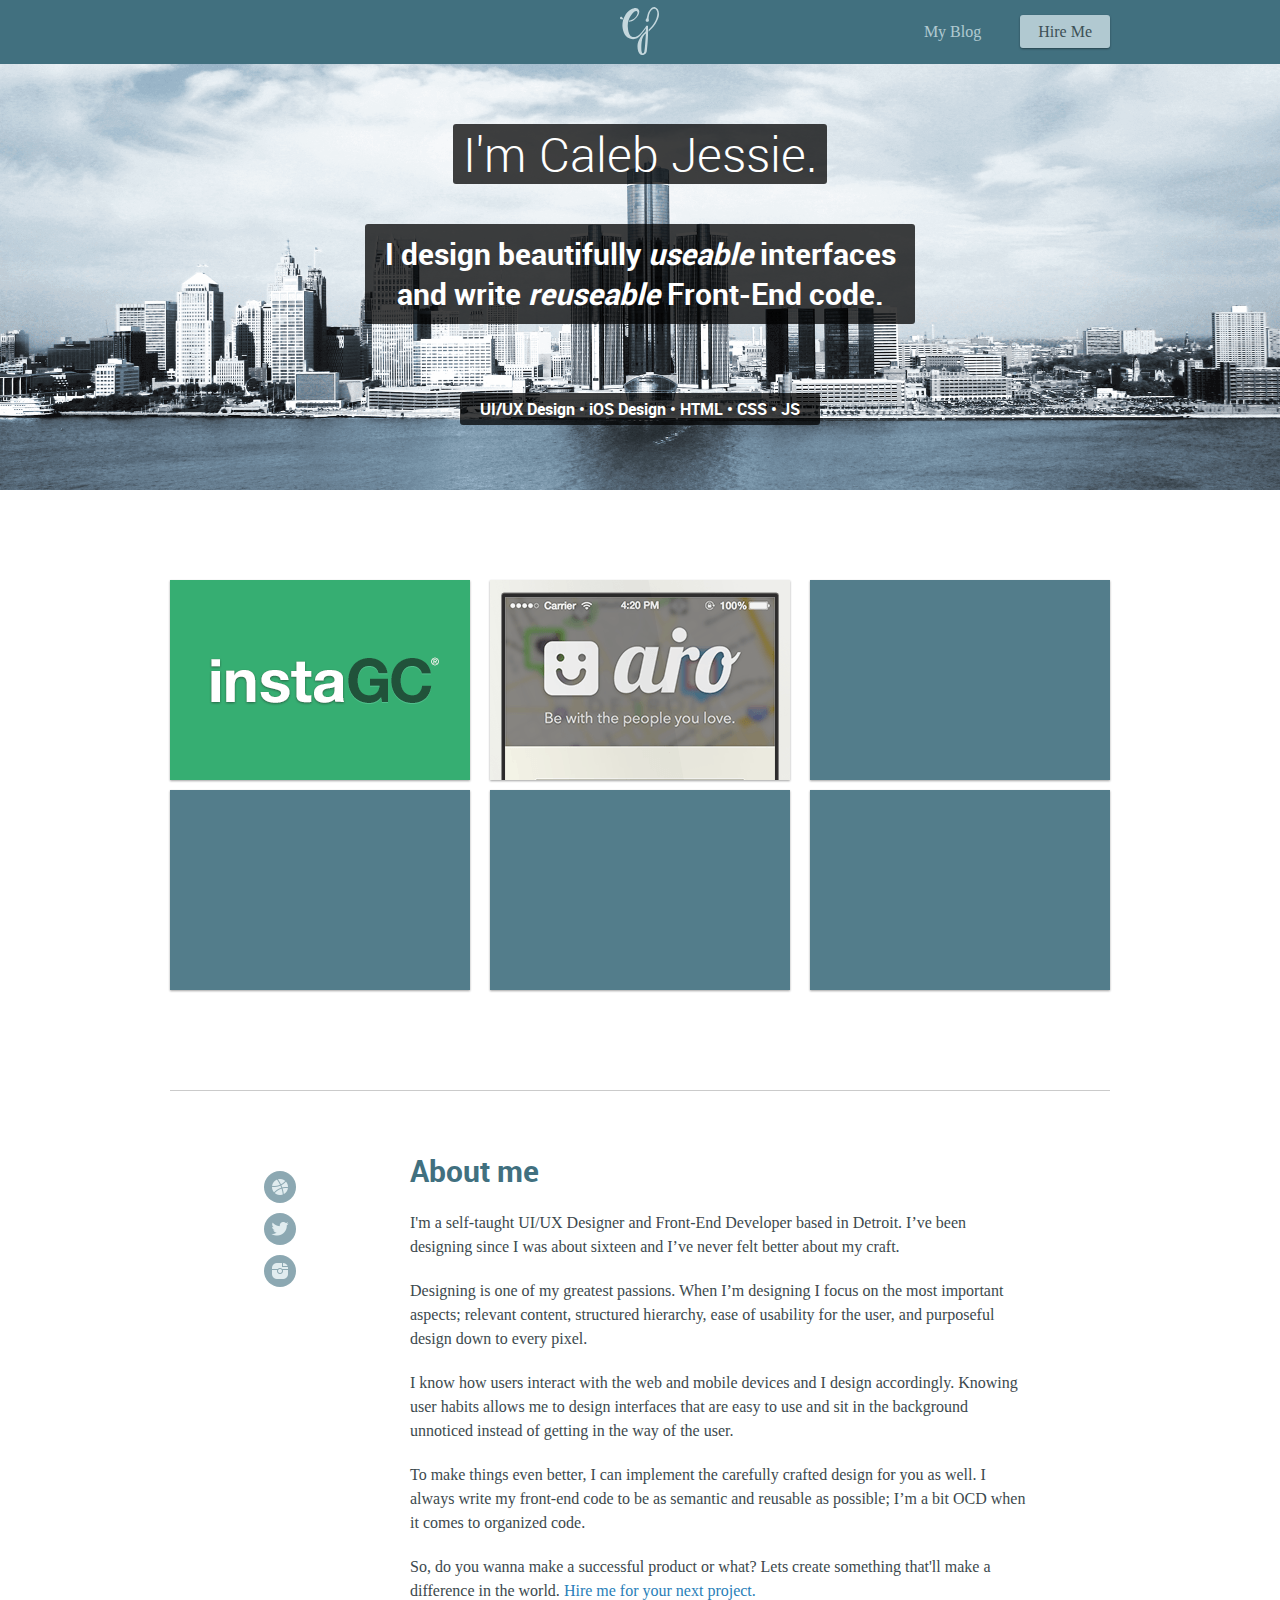
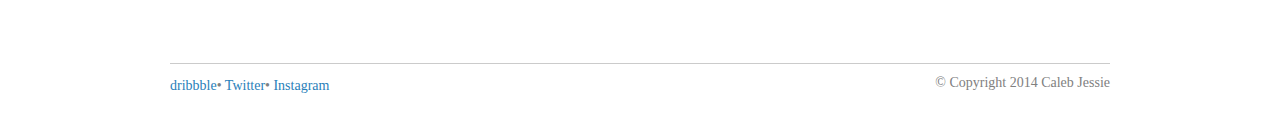
==== index.html @ 3519adc7 "Move views to root to improve directories in url. Add links in html for projects and logo" ====
<!DOCTYPE html>
<html>
<head>
	<title>Caleb Jessie</title>
	<meta http-equiv="X-UA-Compatible" content="IE=edge">
	<meta charset="UTF-8">
	<link rel="stylesheet" href="css/main.css">
</head>
<body>
	<div class="header-wrapper">
		<header>
			<div class="logo"><a href="calebjessie.github.io"></a></div>
			<nav>
				<a href="#" class="blog">My Blog</a>
				<a href="mailto:cjjessie793@gmail.com" class="header-button">Hire Me</a>
			</nav>
		</header>
	</div>
	<div class="greeting-wrapper">
		<div class="greeting">
			<h1>I'm Caleb Jessie.</h1>
			<h2>
				I design beautifully <span>useable</span> interfaces
				and write <span>reuseable</span> Front-End code.
			</h2>
			<h3>UI/UX Design • iOS Design • HTML • CSS • JS</h3>
		</div>
		<img class="detroit-skyline" src="img/skyline-dope.png" alt="Detroit Skyline">
	</div>
	<main>
		<section class="work">
			<a class="project" href="calebjessie.github.io/instagc"><img src="img/work/instaGC/instaGC.png" alt="instaGC"></a>
			<a class="project" href="calebjessie.github.io/airo"><img src="img/work/airo/airo.png" alt="airo"></a>
			<a class="project" href="#"></a>
			<a class="project" href="#"></a>
			<a class="project" href="#"></a>
			<a class="project" href="#"></a>
		</section>
		<section class="about">
			<div class="copy">
				<h2>About me</h2>
				<p>I'm a self-taught UI/UX Designer and Front-End Developer based in Detroit. I’ve been designing since I was about sixteen and I’ve never felt better about my craft.</p>
				<p>Designing is one of my greatest passions. When I’m designing I focus on the most important aspects; relevant content, structured hierarchy, ease of usability for the user, and purposeful design down to every pixel.</p>
				<p>I know how users interact with the web and mobile devices and I design accordingly. Knowing user habits allows me to design interfaces that are easy to use and sit in the background unnoticed instead of getting in the way of the user.</p>
				<p>To make things even better, I can implement the carefully crafted design for you as well. I always write my front-end code to be as semantic and reusable as possible; I’m a bit OCD when it comes to organized code.</p>
				<p>So, do you wanna make a successful product or what? Lets create something that'll make a difference in the world. <a class="link-hover" href="mailto:cjjessie793@gmail.com">Hire me for your next project.</a></p>
			</div>
			<aside class="social">
				<a target="_blank" href="http://www.dribbble.com/calebjessie"><div class="dribbble"></div></a>
				<a target="_blank" href="http://www.twitter.com/calebjessie"><div class="twitter"></div></a>
				<a target="_blank" href="http://www.instagram.com/calebjessie"><div class="instagram"></div></a>
			</aside>
		</section>
		<footer>
			<span>
				<a class="link-hover" target="_blank" href="http://www.dribbble.com/calebjessie">dribbble</a>•
				<a class="link-hover" target="_blank" href="http://www.twitter.com/calebjessie">Twitter</a>•
				<a class="link-hover" target="_blank" href="http://www.instagram.com/calebjessie">Instagram</a>
			</span>
			<aside class="copyright">
				© Copyright 2014 Caleb Jessie
			</aside>
		</footer>
	</main>
</body>
</html>
---- css/main.css ----
/* line 5, ../../../../../../../Library/Ruby/Gems/2.0.0/gems/compass-core-1.0.1/stylesheets/compass/reset/_utilities.scss */
html, body, div, span, applet, object, iframe,
h1, h2, h3, h4, h5, h6, p, blockquote, pre,
a, abbr, acronym, address, big, cite, code,
del, dfn, em, img, ins, kbd, q, s, samp,
small, strike, strong, sub, sup, tt, var,
b, u, i, center,
dl, dt, dd, ol, ul, li,
fieldset, form, label, legend,
table, caption, tbody, tfoot, thead, tr, th, td,
article, aside, canvas, details, embed,
figure, figcaption, footer, header, hgroup,
menu, nav, output, ruby, section, summary,
time, mark, audio, video {
  margin: 0;
  padding: 0;
  border: 0;
  font: inherit;
  font-size: 100%;
  vertical-align: baseline;
}

/* line 22, ../../../../../../../Library/Ruby/Gems/2.0.0/gems/compass-core-1.0.1/stylesheets/compass/reset/_utilities.scss */
html {
  line-height: 1;
}

/* line 24, ../../../../../../../Library/Ruby/Gems/2.0.0/gems/compass-core-1.0.1/stylesheets/compass/reset/_utilities.scss */
ol, ul {
  list-style: none;
}

/* line 26, ../../../../../../../Library/Ruby/Gems/2.0.0/gems/compass-core-1.0.1/stylesheets/compass/reset/_utilities.scss */
table {
  border-collapse: collapse;
  border-spacing: 0;
}

/* line 28, ../../../../../../../Library/Ruby/Gems/2.0.0/gems/compass-core-1.0.1/stylesheets/compass/reset/_utilities.scss */
caption, th, td {
  text-align: left;
  font-weight: normal;
  vertical-align: middle;
}

/* line 30, ../../../../../../../Library/Ruby/Gems/2.0.0/gems/compass-core-1.0.1/stylesheets/compass/reset/_utilities.scss */
q, blockquote {
  quotes: none;
}
/* line 103, ../../../../../../../Library/Ruby/Gems/2.0.0/gems/compass-core-1.0.1/stylesheets/compass/reset/_utilities.scss */
q:before, q:after, blockquote:before, blockquote:after {
  content: "";
  content: none;
}

/* line 32, ../../../../../../../Library/Ruby/Gems/2.0.0/gems/compass-core-1.0.1/stylesheets/compass/reset/_utilities.scss */
a img {
  border: none;
}

/* line 116, ../../../../../../../Library/Ruby/Gems/2.0.0/gems/compass-core-1.0.1/stylesheets/compass/reset/_utilities.scss */
article, aside, details, figcaption, figure, footer, header, hgroup, main, menu, nav, section, summary {
  display: block;
}

@font-face {
  font-family: 'Open Sans Regular';
  src: url([data-uri]) format("woff");
  font-weight: normal;
  font-style: normal;
}
@font-face {
  font-family: 'Roboto Light';
  src: url([data-uri]) format("woff");
  font-weight: normal;
  font-style: normal;
}
@font-face {
  font-family: 'Roboto Bold';
  src: url([data-uri]) format("woff");
  font-weight: normal;
  font-style: normal;
}
/* line 106, ../../../../../../../Library/Ruby/Gems/2.0.0/gems/compass-core-1.0.1/stylesheets/compass/typography/_vertical_rhythm.scss */
html {
  font-size: 100%;
  line-height: 1.5em;
}

/* line 33, ../sass/partials/_global.scss */
body {
  font-family: "Open Sans Regular" sans-serif;
  color: #3c494d;
}

/* line 38, ../sass/partials/_global.scss */
h1, h2, h3 {
  color: #41707f;
}

/* line 41, ../sass/partials/_global.scss */
h1 {
  font-size: 3em;
  line-height: 1.25em;
  font-family: "Roboto Light";
}

/* line 45, ../sass/partials/_global.scss */
h2 {
  font-size: 1.875em;
  line-height: 1.33333em;
  font-family: "Roboto Bold";
}

/* line 49, ../sass/partials/_global.scss */
h3 {
  font-family: "Roboto Bold";
}

/* line 53, ../sass/partials/_global.scss */
a {
  -moz-transition: color 0.5s ease;
  -o-transition: color 0.5s ease;
  -webkit-transition: color 0.5s ease;
  transition: color 0.5s ease;
  text-decoration: none;
  color: #2980b9;
}
/* line 59, ../sass/partials/_global.scss */
a:hover {
  color: #fff;
}

/* line 63, ../sass/partials/_global.scss */
.link-hover {
  -moz-transition: background 0.5s ease;
  -o-transition: background 0.5s ease;
  -webkit-transition: background 0.5s ease;
  transition: background 0.5s ease;
}
/* line 66, ../sass/partials/_global.scss */
.link-hover:hover {
  background: #2980b9;
}

/* line 72, ../sass/partials/_global.scss */
.button, .header-wrapper header nav .header-button {
  -moz-border-radius: 3px;
  -webkit-border-radius: 3px;
  border-radius: 3px;
  -moz-box-shadow: 0px 1px 2px rgba(0, 0, 0, 0.5);
  -webkit-box-shadow: 0px 1px 2px rgba(0, 0, 0, 0.5);
  box-shadow: 0px 1px 2px rgba(0, 0, 0, 0.5);
  -moz-transition: opacity 0.5s ease;
  -o-transition: opacity 0.5s ease;
  -webkit-transition: opacity 0.5s ease;
  transition: opacity 0.5s ease;
  font-size: 1rem;
  padding: 8px 18px;
  margin-top: 15px;
  line-height: 20px;
  opacity: .8;
}
/* line 82, ../sass/partials/_global.scss */
.button:hover, .header-wrapper header nav .header-button:hover {
  opacity: 1;
}

/* line 3, ../sass/main.scss */
.header-wrapper {
  height: 64px;
  background: #41707f;
}
/* line 7, ../sass/main.scss */
.header-wrapper header {
  width: 300px;
  margin-left: auto;
  margin-right: auto;
}
/* line 12, ../../../../../../../Library/Ruby/Gems/2.0.0/gems/susy-2.1.3/sass/susy/output/support/_clearfix.scss */
.header-wrapper header:after {
  content: " ";
  display: block;
  clear: both;
}
@media (min-width: 640px) {
  /* line 7, ../sass/main.scss */
  .header-wrapper header {
    width: 620.0px;
    margin-left: auto;
    margin-right: auto;
  }
  /* line 12, ../../../../../../../Library/Ruby/Gems/2.0.0/gems/susy-2.1.3/sass/susy/output/support/_clearfix.scss */
  .header-wrapper header:after {
    content: " ";
    display: block;
    clear: both;
  }
}
@media (min-width: 960px) {
  /* line 7, ../sass/main.scss */
  .header-wrapper header {
    width: 940px;
    margin-left: auto;
    margin-right: auto;
  }
  /* line 12, ../../../../../../../Library/Ruby/Gems/2.0.0/gems/susy-2.1.3/sass/susy/output/support/_clearfix.scss */
  .header-wrapper header:after {
    content: " ";
    display: block;
    clear: both;
  }
}
/* line 16, ../sass/main.scss */
.header-wrapper header nav {
  float: right;
  margin-top: 1.25em;
}
/* line 20, ../sass/main.scss */
.header-wrapper header nav .blog {
  -moz-transition: opacity 0.5s ease;
  -o-transition: opacity 0.5s ease;
  -webkit-transition: opacity 0.5s ease;
  transition: opacity 0.5s ease;
  color: #cee0e6;
  margin: 17px 30px;
  padding: 5px;
  opacity: .8;
}
@media (max-width: 640px) {
  /* line 20, ../sass/main.scss */
  .header-wrapper header nav .blog {
    display: none;
  }
}
/* line 30, ../sass/main.scss */
.header-wrapper header nav .blog:hover {
  opacity: 1;
}
/* line 34, ../sass/main.scss */
.header-wrapper header nav .header-button {
  background: #cee0e6;
  color: #3c494d;
  margin-top: 1.25em;
}

/* line 43, ../sass/main.scss */
.logo {
  -moz-transition: opacity 0.5s ease;
  -o-transition: opacity 0.5s ease;
  -webkit-transition: opacity 0.5s ease;
  transition: opacity 0.5s ease;
  display: inline-block;
  width: 39px;
  height: 49px;
  position: absolute;
  left: 50%;
  margin: 7px 0 0 -20px;
  background: url([data-uri]) no-repeat center center;
  opacity: 0.9;
  cursor: pointer;
}
/* line 55, ../sass/main.scss */
.logo:hover {
  opacity: 1;
}
/* line 58, ../sass/main.scss */
.logo a {
  padding: 25px 20px;
}

/* line 64, ../sass/main.scss */
.greeting {
  max-width: 550px;
  margin: 0 auto;
  text-align: center;
  color: #fff;
  padding: 1.25em 0;
}
/* line 71, ../sass/main.scss */
.greeting h1, .greeting h2, .greeting h3 {
  -moz-border-radius: 3px;
  -webkit-border-radius: 3px;
  border-radius: 3px;
  background: rgba(0, 0, 0, 0.75);
  display: inline-block;
  color: #fff;
}
/* line 77, ../sass/main.scss */
.greeting h1 {
  margin: 0.83333em 0 0.41667em;
  padding: 0 0.20833em;
}
/* line 81, ../sass/main.scss */
.greeting h2 {
  margin-top: 0.66667em;
  padding: 0.33333em 0;
}
/* line 84, ../sass/main.scss */
.greeting h2 span {
  font-style: italic;
}
/* line 86, ../sass/main.scss */
.greeting h3 {
  margin: 4.28571em 0 2.85714em;
  padding: 0.25em 1.25em;
}

/* line 92, ../sass/main.scss */
.greeting-wrapper {
  position: relative;
  overflow: hidden;
}

/* line 96, ../sass/main.scss */
.detroit-skyline {
  position: absolute;
  top: -100px;
  left: 0;
  z-index: -1;
  width: 100%;
  min-width: 880px;
  height: auto;
}

/* line 106, ../sass/main.scss */
main {
  width: 300px;
  margin-left: auto;
  margin-right: auto;
}
/* line 12, ../../../../../../../Library/Ruby/Gems/2.0.0/gems/susy-2.1.3/sass/susy/output/support/_clearfix.scss */
main:after {
  content: " ";
  display: block;
  clear: both;
}
@media (min-width: 640px) {
  /* line 106, ../sass/main.scss */
  main {
    width: 620.0px;
    margin-left: auto;
    margin-right: auto;
  }
  /* line 12, ../../../../../../../Library/Ruby/Gems/2.0.0/gems/susy-2.1.3/sass/susy/output/support/_clearfix.scss */
  main:after {
    content: " ";
    display: block;
    clear: both;
  }
}
@media (min-width: 960px) {
  /* line 106, ../sass/main.scss */
  main {
    width: 940px;
    margin-left: auto;
    margin-right: auto;
  }
  /* line 12, ../../../../../../../Library/Ruby/Gems/2.0.0/gems/susy-2.1.3/sass/susy/output/support/_clearfix.scss */
  main:after {
    content: " ";
    display: block;
    clear: both;
  }
}

/* line 117, ../sass/main.scss */
.work {
  padding: 5em 0;
}
@media (min-width: 640px) {
  /* line 117, ../sass/main.scss */
  .work {
    width: 620.0px;
    float: left;
    margin-right: 20px;
  }
}
@media (min-width: 960px) {
  /* line 117, ../sass/main.scss */
  .work {
    width: 940px;
    float: left;
    margin-right: 20px;
  }
}

/* line 126, ../sass/main.scss */
.project {
  -moz-transition: opacity 0.5s ease;
  -o-transition: opacity 0.5s ease;
  -webkit-transition: opacity 0.5s ease;
  transition: opacity 0.5s ease;
  -moz-box-shadow: 0px 1px 2px rgba(0, 0, 0, 0.4);
  -webkit-box-shadow: 0px 1px 2px rgba(0, 0, 0, 0.4);
  box-shadow: 0px 1px 2px rgba(0, 0, 0, 0.4);
  -moz-box-sizing: border-box;
  -webkit-box-sizing: border-box;
  box-sizing: border-box;
  background: #41707f;
  opacity: 0.9;
  margin-top: 0.625em;
  display: block;
  width: 300px;
  height: 200px;
}
@media (max-width: 640px) {
  /* line 126, ../sass/main.scss */
  .project {
    margin-left: auto;
    margin-right: auto;
  }
}
@media (min-width: 640px) {
  /* line 126, ../sass/main.scss */
  .project {
    width: 300px;
    float: left;
  }
  /* line 66, ../../../../../../../Library/Ruby/Gems/2.0.0/gems/susy-2.1.3/sass/susy/language/susy/_gallery.scss */
  .project:nth-child(2n + 1) {
    margin-left: 0;
    margin-right: -100%;
    clear: both;
    margin-left: 0;
  }
  /* line 66, ../../../../../../../Library/Ruby/Gems/2.0.0/gems/susy-2.1.3/sass/susy/language/susy/_gallery.scss */
  .project:nth-child(2n + 2) {
    margin-left: 320px;
    margin-right: -100%;
    clear: none;
  }
}
@media (min-width: 960px) {
  /* line 126, ../sass/main.scss */
  .project {
    width: 300px;
    float: left;
  }
  /* line 66, ../../../../../../../Library/Ruby/Gems/2.0.0/gems/susy-2.1.3/sass/susy/language/susy/_gallery.scss */
  .project:nth-child(3n + 1) {
    margin-left: 0;
    margin-right: -100%;
    clear: both;
    margin-left: 0;
  }
  /* line 66, ../../../../../../../Library/Ruby/Gems/2.0.0/gems/susy-2.1.3/sass/susy/language/susy/_gallery.scss */
  .project:nth-child(3n + 2) {
    margin-left: 320px;
    margin-right: -100%;
    clear: none;
  }
  /* line 66, ../../../../../../../Library/Ruby/Gems/2.0.0/gems/susy-2.1.3/sass/susy/language/susy/_gallery.scss */
  .project:nth-child(3n + 3) {
    margin-left: 640px;
    margin-right: -100%;
    clear: none;
  }
}
/* line 147, ../sass/main.scss */
.project:hover {
  opacity: 1;
}

/* line 153, ../sass/main.scss */
.about {
  border-top-width: 0.0625em;
  border-top-style: solid;
  padding-top: 0.5625em;
  border-color: #cbcbcb;
  margin-top: 1.25em;
  padding-top: 3.75em;
}
@media (min-width: 640px) {
  /* line 153, ../sass/main.scss */
  .about {
    width: 620.0px;
    float: left;
    margin-right: 20px;
  }
}
@media (min-width: 960px) {
  /* line 153, ../sass/main.scss */
  .about {
    width: 940px;
    float: left;
    margin-right: 20px;
  }
}

@media (min-width: 960px) {
  /* line 165, ../sass/main.scss */
  .copy {
    width: 620.0px;
    float: left;
    margin-left: 240px;
    margin-right: -100%;
  }
}
/* line 169, ../sass/main.scss */
.copy p {
  margin-top: 1.25em;
}

/* line 173, ../sass/main.scss */
.social {
  margin-top: 0.625em;
  width: 140px;
  height: 280px;
}
@media (min-width: 960px) {
  /* line 173, ../sass/main.scss */
  .social {
    width: 220px;
    float: left;
    margin-right: 20px;
  }
}
@media (max-width: 960px) {
  /* line 173, ../sass/main.scss */
  .social {
    display: none;
  }
}

/* line 184, ../sass/main.scss */
.social-icons, .instagram, .dribbble, .twitter {
  -moz-border-radius: 16px;
  -webkit-border-radius: 16px;
  border-radius: 16px;
  -moz-transition: opacity 0.5s ease;
  -o-transition: opacity 0.5s ease;
  -webkit-transition: opacity 0.5s ease;
  transition: opacity 0.5s ease;
  width: 32px;
  height: 32px;
  background: url(../img/social-icons.png) #41707f;
  background-size: 96px 32px;
  margin: 0.625em auto;
  opacity: .6;
  cursor: pointer;
}
/* line 195, ../sass/main.scss */
.social-icons:hover, .instagram:hover, .dribbble:hover, .twitter:hover {
  opacity: 1;
}

/* line 202, ../sass/main.scss */
.dribbble {
  background-position: -32px 0;
}

/* line 205, ../sass/main.scss */
.twitter {
  background-position: -64px 0;
}

/* line 210, ../sass/main.scss */
footer {
  border-top-width: 0.0625em;
  border-top-style: solid;
  padding-top: 0.5625em;
  border-color: #cbcbcb;
  margin: 3.75em 0 1.25em;
}
@media (min-width: 640px) {
  /* line 210, ../sass/main.scss */
  footer {
    width: 620.0px;
    float: left;
    margin-right: 20px;
  }
}
@media (min-width: 960px) {
  /* line 210, ../sass/main.scss */
  footer {
    width: 940px;
    float: left;
    margin-right: 20px;
  }
  /* line 216, ../sass/main.scss */
  footer .copyright {
    float: right;
  }
}
@media (max-width: 960px) {
  /* line 210, ../sass/main.scss */
  footer {
    text-align: center;
  }
}
/* line 227, ../sass/main.scss */
footer span, footer .copyright {
  font-size: 0.875em;
  line-height: 1.42857em;
  color: #808080;
}
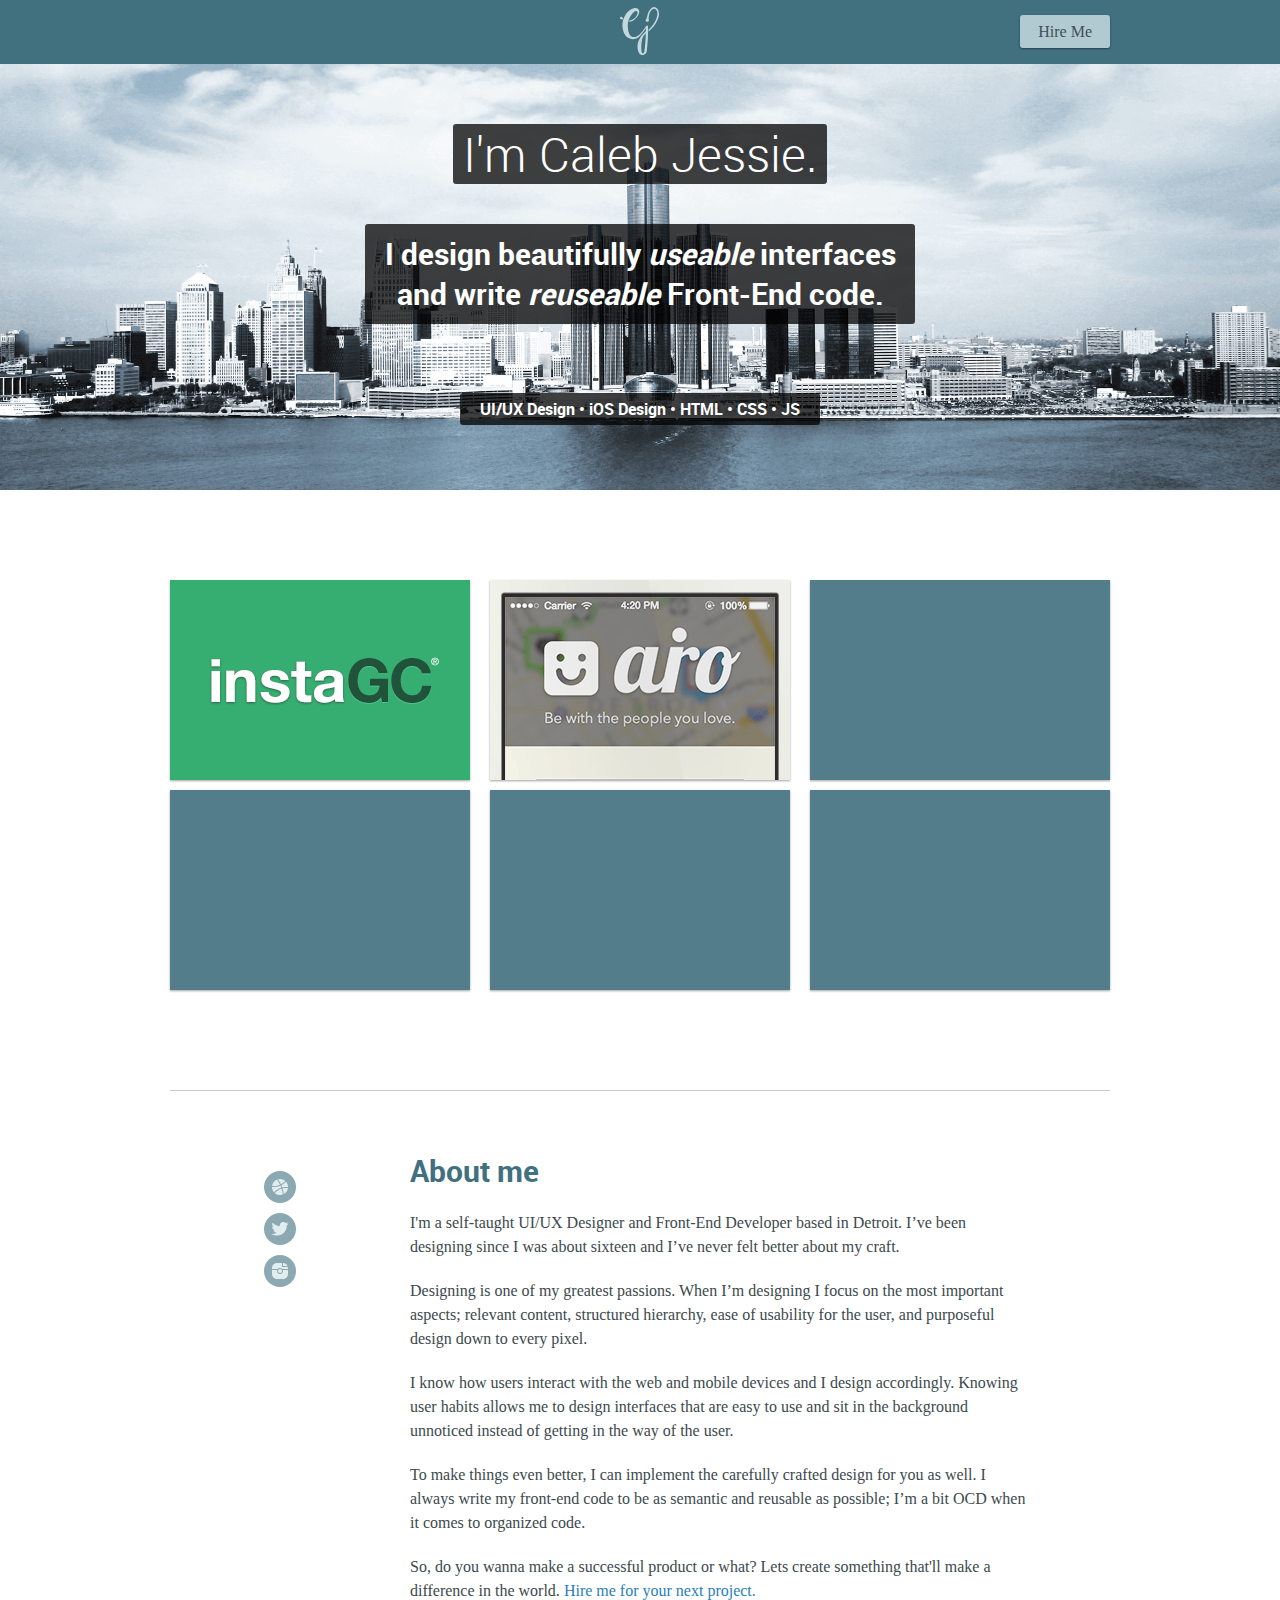
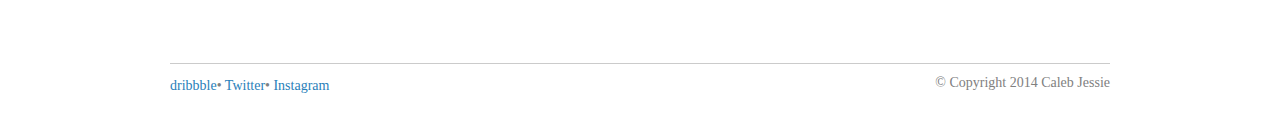
==== commit c06e07ec: "Add viewport meta tag and other stuff I forgot" ====
--- a/index.html
+++ b/index.html
@@ -3,13 +3,14 @@
 <head>
 	<title>Caleb Jessie</title>
 	<meta http-equiv="X-UA-Compatible" content="IE=edge">
+	<meta name="viewport" content="width=device-width, initial-scale=1.0">
 	<meta charset="UTF-8">
-	<link rel="stylesheet" href="css/main.css">
+	<link rel="stylesheet" href="css/main.css" media="screen">
 </head>
 <body>
 	<div class="header-wrapper">
 		<header>
-			<div class="logo"><a href="calebjessie.github.io"></a></div>
+			<div class="logo"><a href="/"></a></div>
 			<nav>
 				<a href="#" class="blog">My Blog</a>
 				<a href="mailto:cjjessie793@gmail.com" class="header-button">Hire Me</a>
@@ -29,8 +30,8 @@
 	</div>
 	<main>
 		<section class="work">
-			<a class="project" href="calebjessie.github.io/instagc"><img src="img/work/instaGC/instaGC.png" alt="instaGC"></a>
-			<a class="project" href="calebjessie.github.io/airo"><img src="img/work/airo/airo.png" alt="airo"></a>
+			<a class="project" href="/instagc"><img src="img/work/instaGC/instaGC.png" alt="instaGC"></a>
+			<a class="project" href="/airo"><img src="img/work/airo/airo.png" alt="airo"></a>
 			<a class="project" href="#"></a>
 			<a class="project" href="#"></a>
 			<a class="project" href="#"></a>
--- a/css/main.css
+++ b/css/main.css
@@ -87,37 +87,40 @@
   line-height: 1.5em;
 }
 
-/* line 33, ../sass/partials/_global.scss */
+@-ms-viewport {
+  width: device-width;
+}
+/* line 39, ../sass/partials/_global.scss */
 body {
   font-family: "Open Sans Regular" sans-serif;
   color: #3c494d;
 }
 
-/* line 38, ../sass/partials/_global.scss */
+/* line 44, ../sass/partials/_global.scss */
 h1, h2, h3 {
   color: #41707f;
 }
 
-/* line 41, ../sass/partials/_global.scss */
+/* line 47, ../sass/partials/_global.scss */
 h1 {
   font-size: 3em;
   line-height: 1.25em;
   font-family: "Roboto Light";
 }
 
-/* line 45, ../sass/partials/_global.scss */
+/* line 51, ../sass/partials/_global.scss */
 h2 {
   font-size: 1.875em;
   line-height: 1.33333em;
   font-family: "Roboto Bold";
 }
 
-/* line 49, ../sass/partials/_global.scss */
+/* line 55, ../sass/partials/_global.scss */
 h3 {
   font-family: "Roboto Bold";
 }
 
-/* line 53, ../sass/partials/_global.scss */
+/* line 59, ../sass/partials/_global.scss */
 a {
   -moz-transition: color 0.5s ease;
   -o-transition: color 0.5s ease;
@@ -126,24 +129,24 @@
   text-decoration: none;
   color: #2980b9;
 }
-/* line 59, ../sass/partials/_global.scss */
+/* line 65, ../sass/partials/_global.scss */
 a:hover {
   color: #fff;
 }
 
-/* line 63, ../sass/partials/_global.scss */
+/* line 69, ../sass/partials/_global.scss */
 .link-hover {
   -moz-transition: background 0.5s ease;
   -o-transition: background 0.5s ease;
   -webkit-transition: background 0.5s ease;
   transition: background 0.5s ease;
 }
-/* line 66, ../sass/partials/_global.scss */
+/* line 72, ../sass/partials/_global.scss */
 .link-hover:hover {
   background: #2980b9;
 }
 
-/* line 72, ../sass/partials/_global.scss */
+/* line 78, ../sass/partials/_global.scss */
 .button, .header-wrapper header nav .header-button {
   -moz-border-radius: 3px;
   -webkit-border-radius: 3px;
@@ -161,7 +164,7 @@
   line-height: 20px;
   opacity: .8;
 }
-/* line 82, ../sass/partials/_global.scss */
+/* line 88, ../sass/partials/_global.scss */
 .button:hover, .header-wrapper header nav .header-button:hover {
   opacity: 1;
 }
@@ -226,6 +229,7 @@
   margin: 17px 30px;
   padding: 5px;
   opacity: .8;
+  display: none;
 }
 @media (max-width: 640px) {
   /* line 20, ../sass/main.scss */
@@ -233,18 +237,18 @@
     display: none;
   }
 }
-/* line 30, ../sass/main.scss */
+/* line 31, ../sass/main.scss */
 .header-wrapper header nav .blog:hover {
   opacity: 1;
 }
-/* line 34, ../sass/main.scss */
+/* line 35, ../sass/main.scss */
 .header-wrapper header nav .header-button {
   background: #cee0e6;
   color: #3c494d;
   margin-top: 1.25em;
 }
 
-/* line 43, ../sass/main.scss */
+/* line 44, ../sass/main.scss */
 .logo {
   -moz-transition: opacity 0.5s ease;
   -o-transition: opacity 0.5s ease;
@@ -260,16 +264,16 @@
   opacity: 0.9;
   cursor: pointer;
 }
-/* line 55, ../sass/main.scss */
+/* line 56, ../sass/main.scss */
 .logo:hover {
   opacity: 1;
 }
-/* line 58, ../sass/main.scss */
+/* line 59, ../sass/main.scss */
 .logo a {
   padding: 25px 20px;
 }
 
-/* line 64, ../sass/main.scss */
+/* line 65, ../sass/main.scss */
 .greeting {
   max-width: 550px;
   margin: 0 auto;
@@ -277,7 +281,7 @@
   color: #fff;
   padding: 1.25em 0;
 }
-/* line 71, ../sass/main.scss */
+/* line 72, ../sass/main.scss */
 .greeting h1, .greeting h2, .greeting h3 {
   -moz-border-radius: 3px;
   -webkit-border-radius: 3px;
@@ -286,33 +290,33 @@
   display: inline-block;
   color: #fff;
 }
-/* line 77, ../sass/main.scss */
+/* line 78, ../sass/main.scss */
 .greeting h1 {
   margin: 0.83333em 0 0.41667em;
   padding: 0 0.20833em;
 }
-/* line 81, ../sass/main.scss */
+/* line 82, ../sass/main.scss */
 .greeting h2 {
   margin-top: 0.66667em;
   padding: 0.33333em 0;
 }
-/* line 84, ../sass/main.scss */
+/* line 85, ../sass/main.scss */
 .greeting h2 span {
   font-style: italic;
 }
-/* line 86, ../sass/main.scss */
+/* line 87, ../sass/main.scss */
 .greeting h3 {
   margin: 4.28571em 0 2.85714em;
   padding: 0.25em 1.25em;
 }
 
-/* line 92, ../sass/main.scss */
+/* line 93, ../sass/main.scss */
 .greeting-wrapper {
   position: relative;
   overflow: hidden;
 }
 
-/* line 96, ../sass/main.scss */
+/* line 97, ../sass/main.scss */
 .detroit-skyline {
   position: absolute;
   top: -100px;
@@ -323,7 +327,7 @@
   height: auto;
 }
 
-/* line 106, ../sass/main.scss */
+/* line 107, ../sass/main.scss */
 main {
   width: 300px;
   margin-left: auto;
@@ -336,7 +340,7 @@
   clear: both;
 }
 @media (min-width: 640px) {
-  /* line 106, ../sass/main.scss */
+  /* line 107, ../sass/main.scss */
   main {
     width: 620.0px;
     margin-left: auto;
@@ -350,7 +354,7 @@
   }
 }
 @media (min-width: 960px) {
-  /* line 106, ../sass/main.scss */
+  /* line 107, ../sass/main.scss */
   main {
     width: 940px;
     margin-left: auto;
@@ -364,12 +368,12 @@
   }
 }
 
-/* line 117, ../sass/main.scss */
+/* line 118, ../sass/main.scss */
 .work {
   padding: 5em 0;
 }
 @media (min-width: 640px) {
-  /* line 117, ../sass/main.scss */
+  /* line 118, ../sass/main.scss */
   .work {
     width: 620.0px;
     float: left;
@@ -377,7 +381,7 @@
   }
 }
 @media (min-width: 960px) {
-  /* line 117, ../sass/main.scss */
+  /* line 118, ../sass/main.scss */
   .work {
     width: 940px;
     float: left;
@@ -385,7 +389,7 @@
   }
 }
 
-/* line 126, ../sass/main.scss */
+/* line 127, ../sass/main.scss */
 .project {
   -moz-transition: opacity 0.5s ease;
   -o-transition: opacity 0.5s ease;
@@ -405,14 +409,14 @@
   height: 200px;
 }
 @media (max-width: 640px) {
-  /* line 126, ../sass/main.scss */
+  /* line 127, ../sass/main.scss */
   .project {
     margin-left: auto;
     margin-right: auto;
   }
 }
 @media (min-width: 640px) {
-  /* line 126, ../sass/main.scss */
+  /* line 127, ../sass/main.scss */
   .project {
     width: 300px;
     float: left;
@@ -432,7 +436,7 @@
   }
 }
 @media (min-width: 960px) {
-  /* line 126, ../sass/main.scss */
+  /* line 127, ../sass/main.scss */
   .project {
     width: 300px;
     float: left;
@@ -457,12 +461,12 @@
     clear: none;
   }
 }
-/* line 147, ../sass/main.scss */
+/* line 148, ../sass/main.scss */
 .project:hover {
   opacity: 1;
 }
 
-/* line 153, ../sass/main.scss */
+/* line 154, ../sass/main.scss */
 .about {
   border-top-width: 0.0625em;
   border-top-style: solid;
@@ -472,7 +476,7 @@
   padding-top: 3.75em;
 }
 @media (min-width: 640px) {
-  /* line 153, ../sass/main.scss */
+  /* line 154, ../sass/main.scss */
   .about {
     width: 620.0px;
     float: left;
@@ -480,7 +484,7 @@
   }
 }
 @media (min-width: 960px) {
-  /* line 153, ../sass/main.scss */
+  /* line 154, ../sass/main.scss */
   .about {
     width: 940px;
     float: left;
@@ -489,7 +493,7 @@
 }
 
 @media (min-width: 960px) {
-  /* line 165, ../sass/main.scss */
+  /* line 166, ../sass/main.scss */
   .copy {
     width: 620.0px;
     float: left;
@@ -497,19 +501,19 @@
     margin-right: -100%;
   }
 }
-/* line 169, ../sass/main.scss */
+/* line 170, ../sass/main.scss */
 .copy p {
   margin-top: 1.25em;
 }
 
-/* line 173, ../sass/main.scss */
+/* line 174, ../sass/main.scss */
 .social {
   margin-top: 0.625em;
   width: 140px;
   height: 280px;
 }
 @media (min-width: 960px) {
-  /* line 173, ../sass/main.scss */
+  /* line 174, ../sass/main.scss */
   .social {
     width: 220px;
     float: left;
@@ -517,13 +521,13 @@
   }
 }
 @media (max-width: 960px) {
-  /* line 173, ../sass/main.scss */
+  /* line 174, ../sass/main.scss */
   .social {
     display: none;
   }
 }
 
-/* line 184, ../sass/main.scss */
+/* line 185, ../sass/main.scss */
 .social-icons, .instagram, .dribbble, .twitter {
   -moz-border-radius: 16px;
   -webkit-border-radius: 16px;
@@ -540,22 +544,22 @@
   opacity: .6;
   cursor: pointer;
 }
-/* line 195, ../sass/main.scss */
+/* line 196, ../sass/main.scss */
 .social-icons:hover, .instagram:hover, .dribbble:hover, .twitter:hover {
   opacity: 1;
 }
 
-/* line 202, ../sass/main.scss */
+/* line 203, ../sass/main.scss */
 .dribbble {
   background-position: -32px 0;
 }
 
-/* line 205, ../sass/main.scss */
+/* line 206, ../sass/main.scss */
 .twitter {
   background-position: -64px 0;
 }
 
-/* line 210, ../sass/main.scss */
+/* line 211, ../sass/main.scss */
 footer {
   border-top-width: 0.0625em;
   border-top-style: solid;
@@ -564,7 +568,7 @@
   margin: 3.75em 0 1.25em;
 }
 @media (min-width: 640px) {
-  /* line 210, ../sass/main.scss */
+  /* line 211, ../sass/main.scss */
   footer {
     width: 620.0px;
     float: left;
@@ -572,24 +576,24 @@
   }
 }
 @media (min-width: 960px) {
-  /* line 210, ../sass/main.scss */
+  /* line 211, ../sass/main.scss */
   footer {
     width: 940px;
     float: left;
     margin-right: 20px;
   }
-  /* line 216, ../sass/main.scss */
+  /* line 217, ../sass/main.scss */
   footer .copyright {
     float: right;
   }
 }
 @media (max-width: 960px) {
-  /* line 210, ../sass/main.scss */
+  /* line 211, ../sass/main.scss */
   footer {
     text-align: center;
   }
 }
-/* line 227, ../sass/main.scss */
+/* line 228, ../sass/main.scss */
 footer span, footer .copyright {
   font-size: 0.875em;
   line-height: 1.42857em;
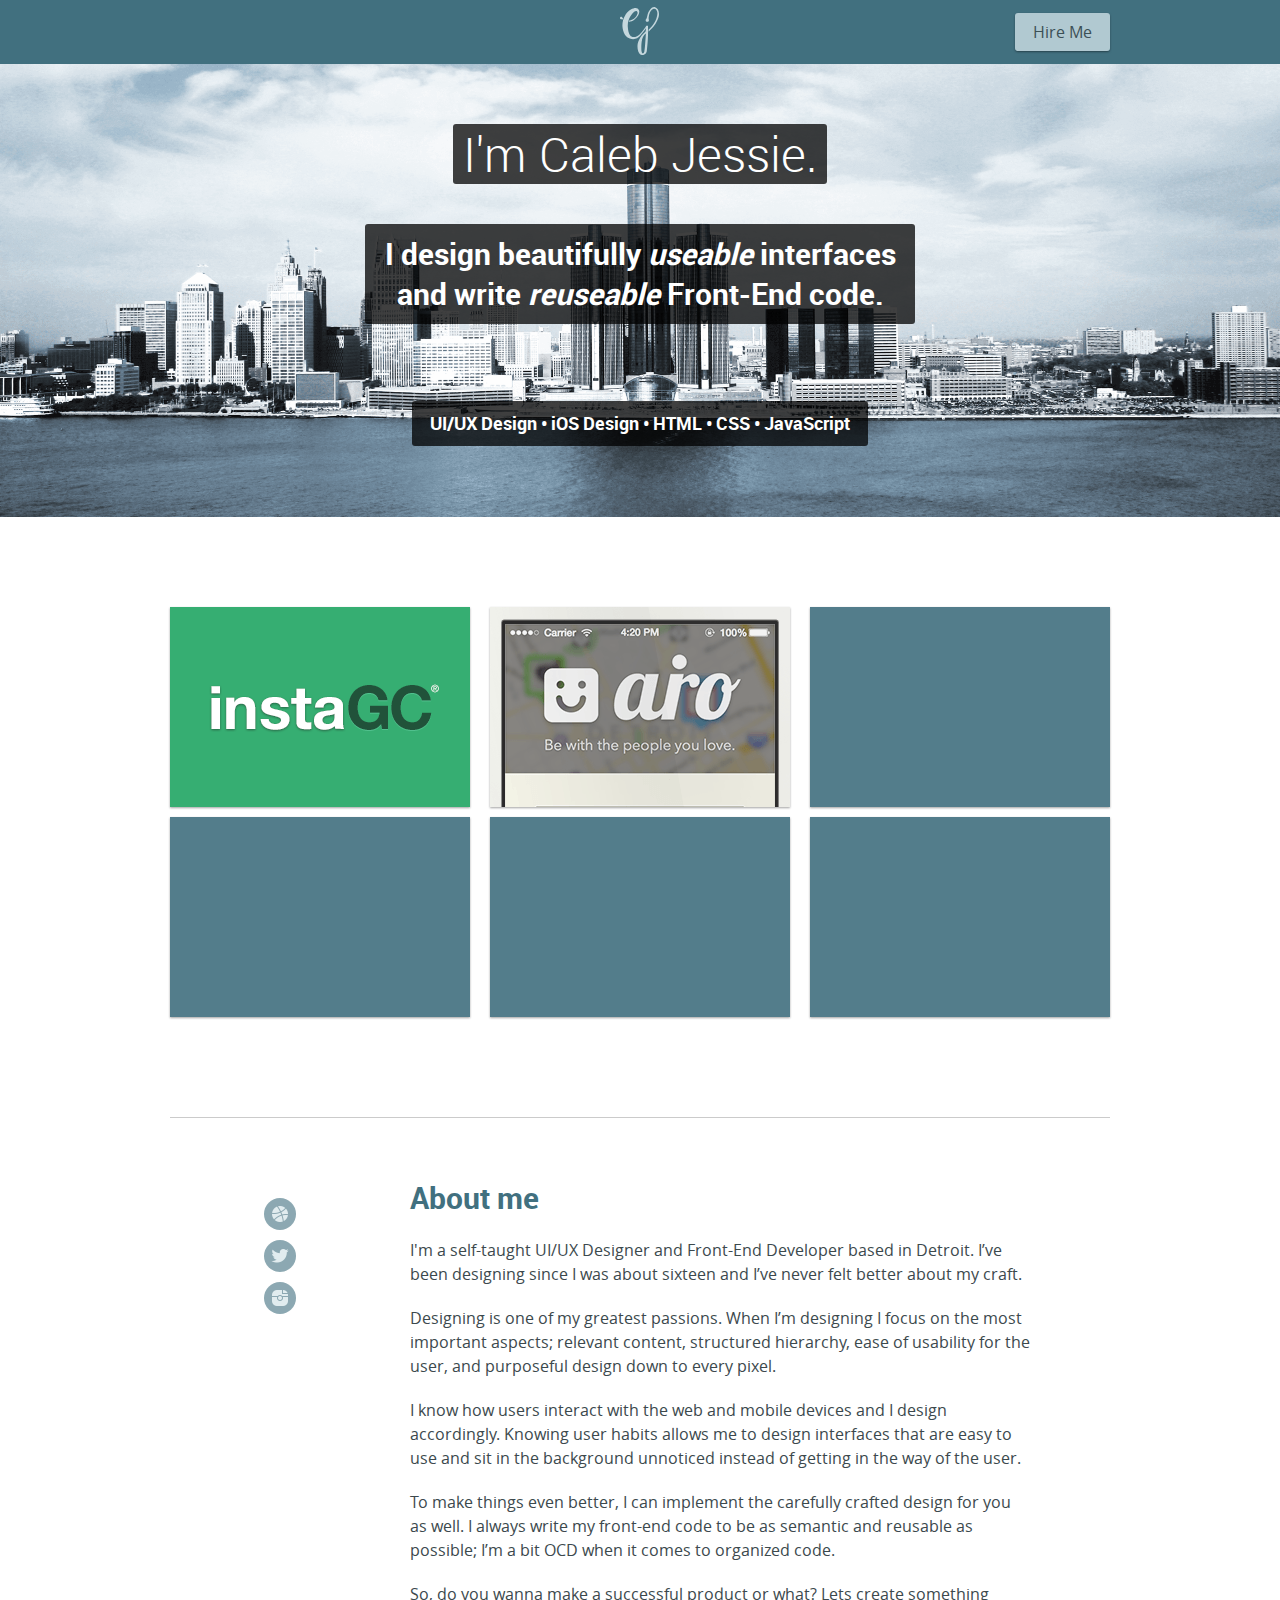
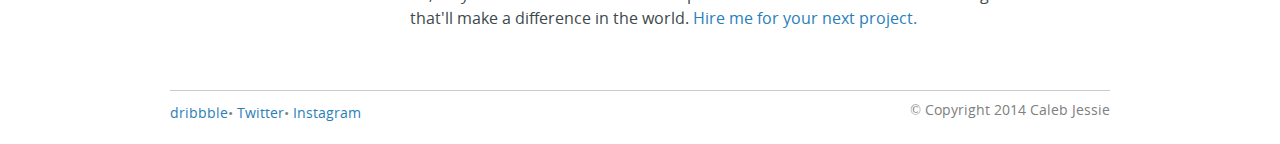
==== commit 8ef9177b: "Fix font-face, add picturefill" ====
--- a/index.html
+++ b/index.html
@@ -24,7 +24,7 @@
 				I design beautifully <span>useable</span> interfaces
 				and write <span>reuseable</span> Front-End code.
 			</h2>
-			<h3>UI/UX Design • iOS Design • HTML • CSS • JS</h3>
+			<h3>UI/UX Design • iOS Design • HTML • CSS • JavaScript</h3>
 		</div>
 		<img class="detroit-skyline" src="img/skyline-dope.png" alt="Detroit Skyline">
 	</div>
@@ -63,5 +63,12 @@
 			</aside>
 		</footer>
 	</main>
+
+	<script src="http://ajax.googleapis.com/ajax/libs/jquery/2.1.1/jquery.min.js"></script>
+	<script>
+		// Picture element HTML5 shiv
+		document.createElement("picture");
+	</script>
+	<script src="js/picturefill.js" async></script>
 </body>
 </html>--- a/css/main.css
+++ b/css/main.css
@@ -65,19 +65,19 @@
 
 @font-face {
   font-family: 'Open Sans Regular';
-  src: url([data-uri]) format("woff");
+  src: url([data-uri]) format("woff");
   font-weight: normal;
   font-style: normal;
 }
 @font-face {
   font-family: 'Roboto Light';
-  src: url([data-uri]) format("woff");
+  src: url([data-uri]) format("woff");
   font-weight: normal;
   font-style: normal;
 }
 @font-face {
   font-family: 'Roboto Bold';
-  src: url([data-uri]) format("woff");
+  src: url([data-uri]) format("woff");
   font-weight: normal;
   font-style: normal;
 }
@@ -92,7 +92,7 @@
 }
 /* line 39, ../sass/partials/_global.scss */
 body {
-  font-family: "Open Sans Regular" sans-serif;
+  font-family: "Open Sans Regular";
   color: #3c494d;
 }
 
@@ -117,6 +117,8 @@
 
 /* line 55, ../sass/partials/_global.scss */
 h3 {
+  font-size: 1.125em;
+  line-height: 2.22222em;
   font-family: "Roboto Bold";
 }
 
@@ -134,19 +136,19 @@
   color: #fff;
 }
 
-/* line 69, ../sass/partials/_global.scss */
+/* line 71, ../sass/partials/_global.scss */
 .link-hover {
   -moz-transition: background 0.5s ease;
   -o-transition: background 0.5s ease;
   -webkit-transition: background 0.5s ease;
   transition: background 0.5s ease;
 }
-/* line 72, ../sass/partials/_global.scss */
+/* line 74, ../sass/partials/_global.scss */
 .link-hover:hover {
   background: #2980b9;
 }
 
-/* line 78, ../sass/partials/_global.scss */
+/* line 80, ../sass/partials/_global.scss */
 .button, .header-wrapper header nav .header-button {
   -moz-border-radius: 3px;
   -webkit-border-radius: 3px;
@@ -164,7 +166,7 @@
   line-height: 20px;
   opacity: .8;
 }
-/* line 88, ../sass/partials/_global.scss */
+/* line 90, ../sass/partials/_global.scss */
 .button:hover, .header-wrapper header nav .header-button:hover {
   opacity: 1;
 }
@@ -307,7 +309,7 @@
 /* line 87, ../sass/main.scss */
 .greeting h3 {
   margin: 4.28571em 0 2.85714em;
-  padding: 0.25em 1.25em;
+  padding: 0.125em 1em;
 }
 
 /* line 93, ../sass/main.scss */
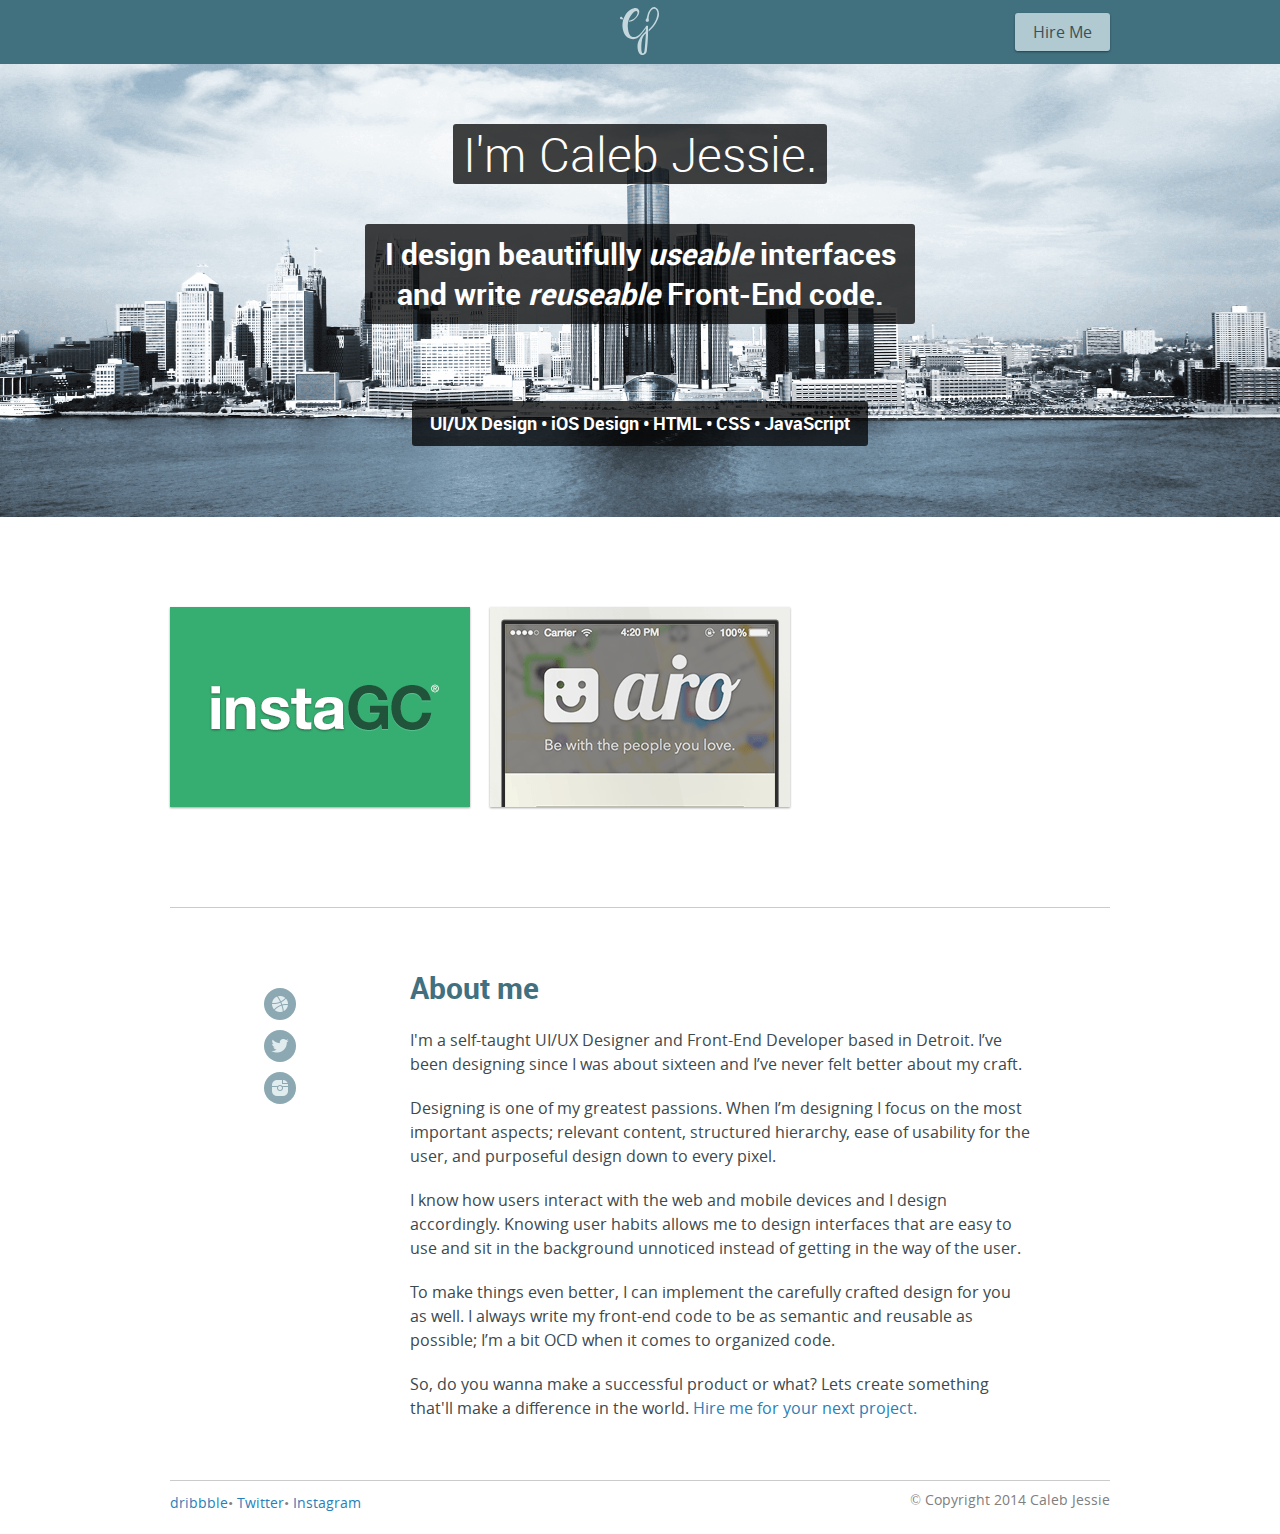
==== commit 066d99bb: "Remove blank project previews from home page" ====
--- a/index.html
+++ b/index.html
@@ -32,10 +32,6 @@
 		<section class="work">
 			<a class="project" href="/instagc"><img src="img/work/instaGC/instaGC.png" alt="instaGC"></a>
 			<a class="project" href="/airo"><img src="img/work/airo/airo.png" alt="airo"></a>
-			<a class="project" href="#"></a>
-			<a class="project" href="#"></a>
-			<a class="project" href="#"></a>
-			<a class="project" href="#"></a>
 		</section>
 		<section class="about">
 			<div class="copy">
--- a/css/main.css
+++ b/css/main.css
@@ -90,39 +90,39 @@
 @-ms-viewport {
   width: device-width;
 }
-/* line 39, ../sass/partials/_global.scss */
+/* line 38, ../sass/partials/_global.scss */
 body {
   font-family: "Open Sans Regular";
   color: #3c494d;
 }
 
-/* line 44, ../sass/partials/_global.scss */
+/* line 43, ../sass/partials/_global.scss */
 h1, h2, h3 {
   color: #41707f;
 }
 
-/* line 47, ../sass/partials/_global.scss */
+/* line 46, ../sass/partials/_global.scss */
 h1 {
   font-size: 3em;
   line-height: 1.25em;
   font-family: "Roboto Light";
 }
 
-/* line 51, ../sass/partials/_global.scss */
+/* line 50, ../sass/partials/_global.scss */
 h2 {
   font-size: 1.875em;
   line-height: 1.33333em;
   font-family: "Roboto Bold";
 }
 
-/* line 55, ../sass/partials/_global.scss */
+/* line 54, ../sass/partials/_global.scss */
 h3 {
   font-size: 1.125em;
   line-height: 2.22222em;
   font-family: "Roboto Bold";
 }
 
-/* line 59, ../sass/partials/_global.scss */
+/* line 58, ../sass/partials/_global.scss */
 a {
   -moz-transition: color 0.5s ease;
   -o-transition: color 0.5s ease;
@@ -131,24 +131,24 @@
   text-decoration: none;
   color: #2980b9;
 }
-/* line 65, ../sass/partials/_global.scss */
+/* line 64, ../sass/partials/_global.scss */
 a:hover {
   color: #fff;
 }
 
-/* line 71, ../sass/partials/_global.scss */
+/* line 70, ../sass/partials/_global.scss */
 .link-hover {
   -moz-transition: background 0.5s ease;
   -o-transition: background 0.5s ease;
   -webkit-transition: background 0.5s ease;
   transition: background 0.5s ease;
 }
-/* line 74, ../sass/partials/_global.scss */
+/* line 73, ../sass/partials/_global.scss */
 .link-hover:hover {
   background: #2980b9;
 }
 
-/* line 80, ../sass/partials/_global.scss */
+/* line 79, ../sass/partials/_global.scss */
 .button, .header-wrapper header nav .header-button {
   -moz-border-radius: 3px;
   -webkit-border-radius: 3px;
@@ -166,7 +166,7 @@
   line-height: 20px;
   opacity: .8;
 }
-/* line 90, ../sass/partials/_global.scss */
+/* line 89, ../sass/partials/_global.scss */
 .button:hover, .header-wrapper header nav .header-button:hover {
   opacity: 1;
 }
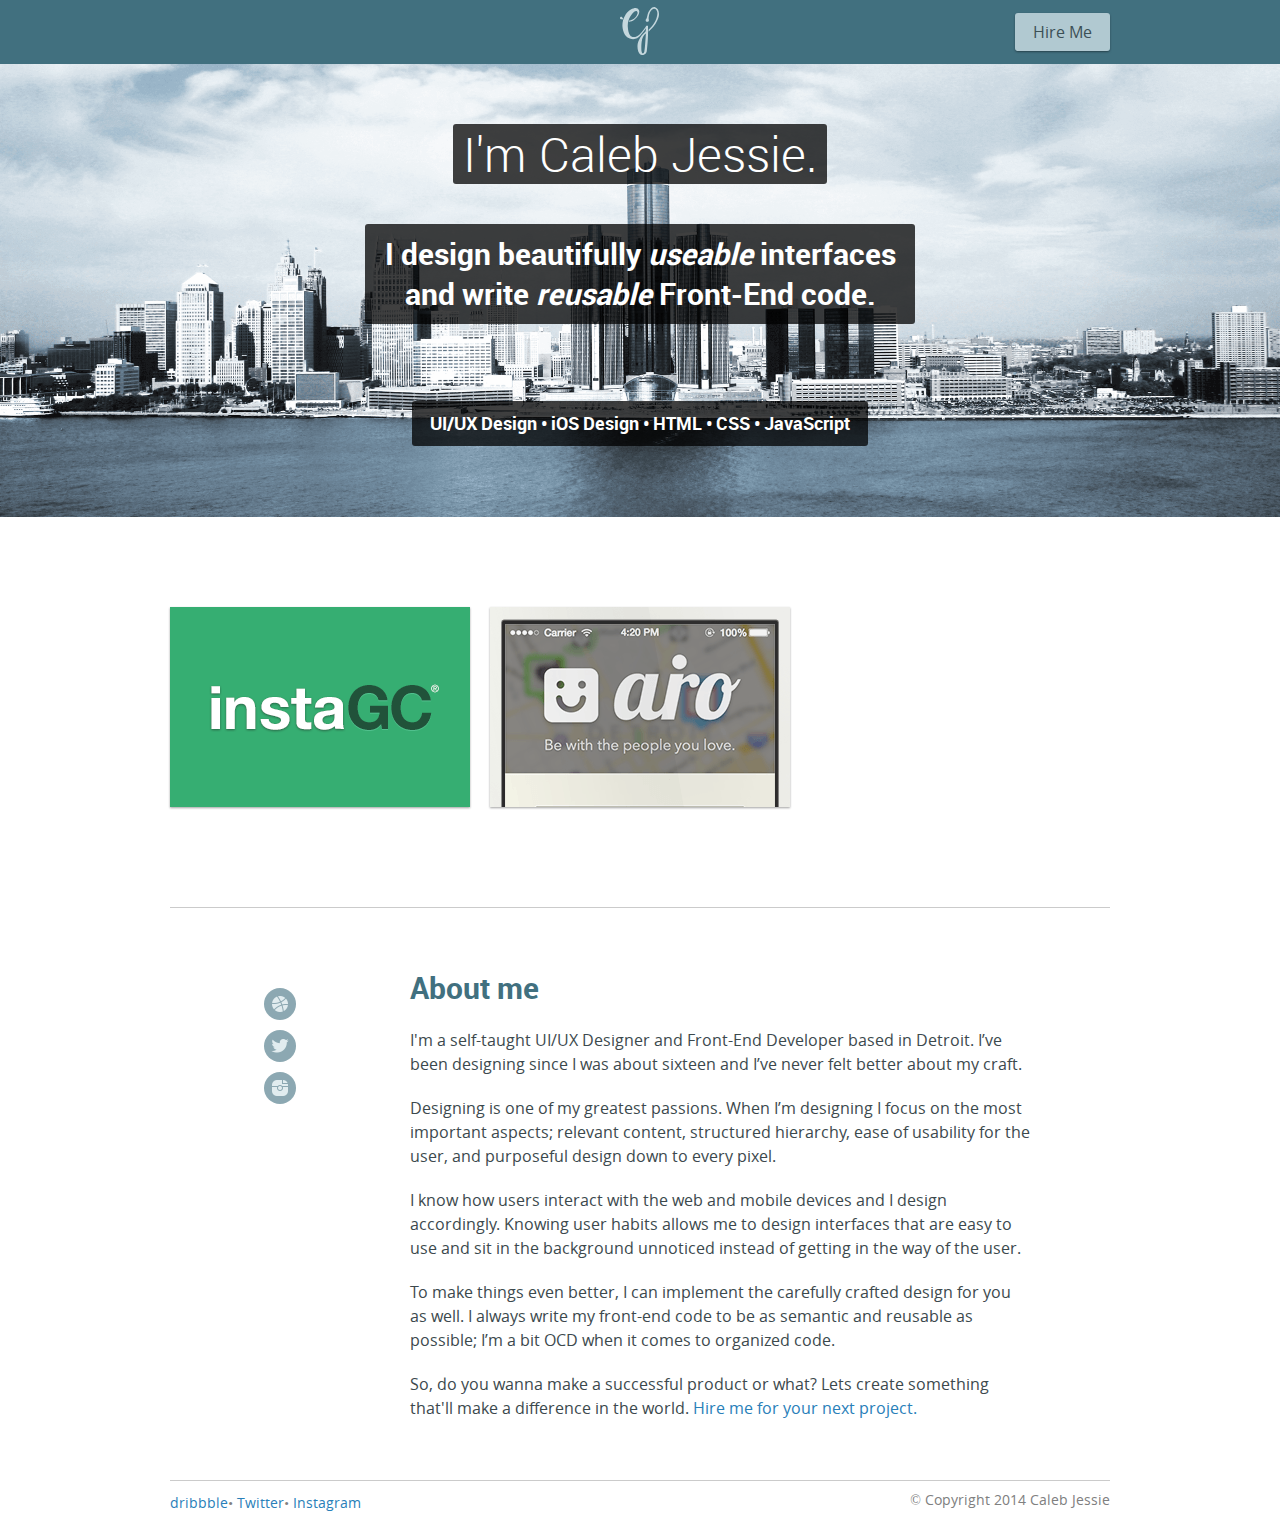
==== commit 9375224d: "Correct spelling erorr" ====
--- a/index.html
+++ b/index.html
@@ -22,7 +22,7 @@
 			<h1>I'm Caleb Jessie.</h1>
 			<h2>
 				I design beautifully <span>useable</span> interfaces
-				and write <span>reuseable</span> Front-End code.
+				and write <span>reusable</span> Front-End code.
 			</h2>
 			<h3>UI/UX Design • iOS Design • HTML • CSS • JavaScript</h3>
 		</div>
